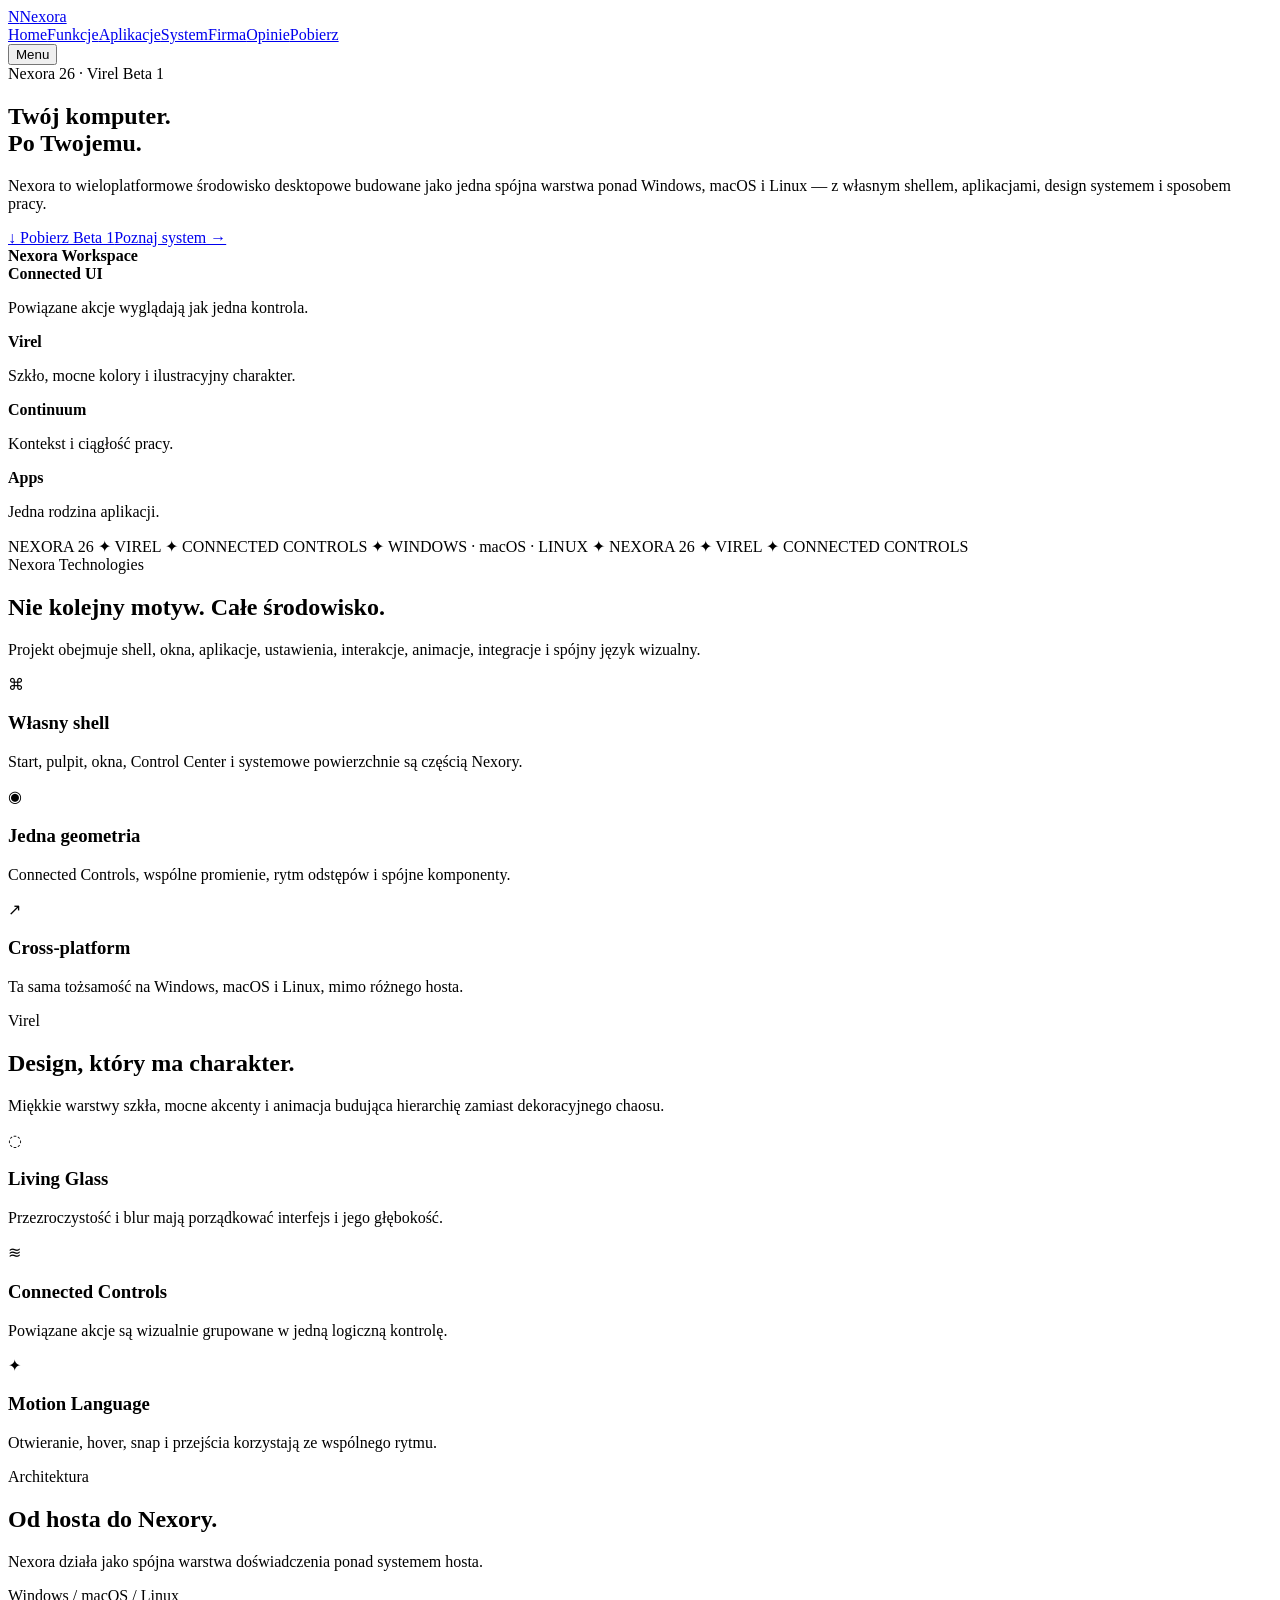
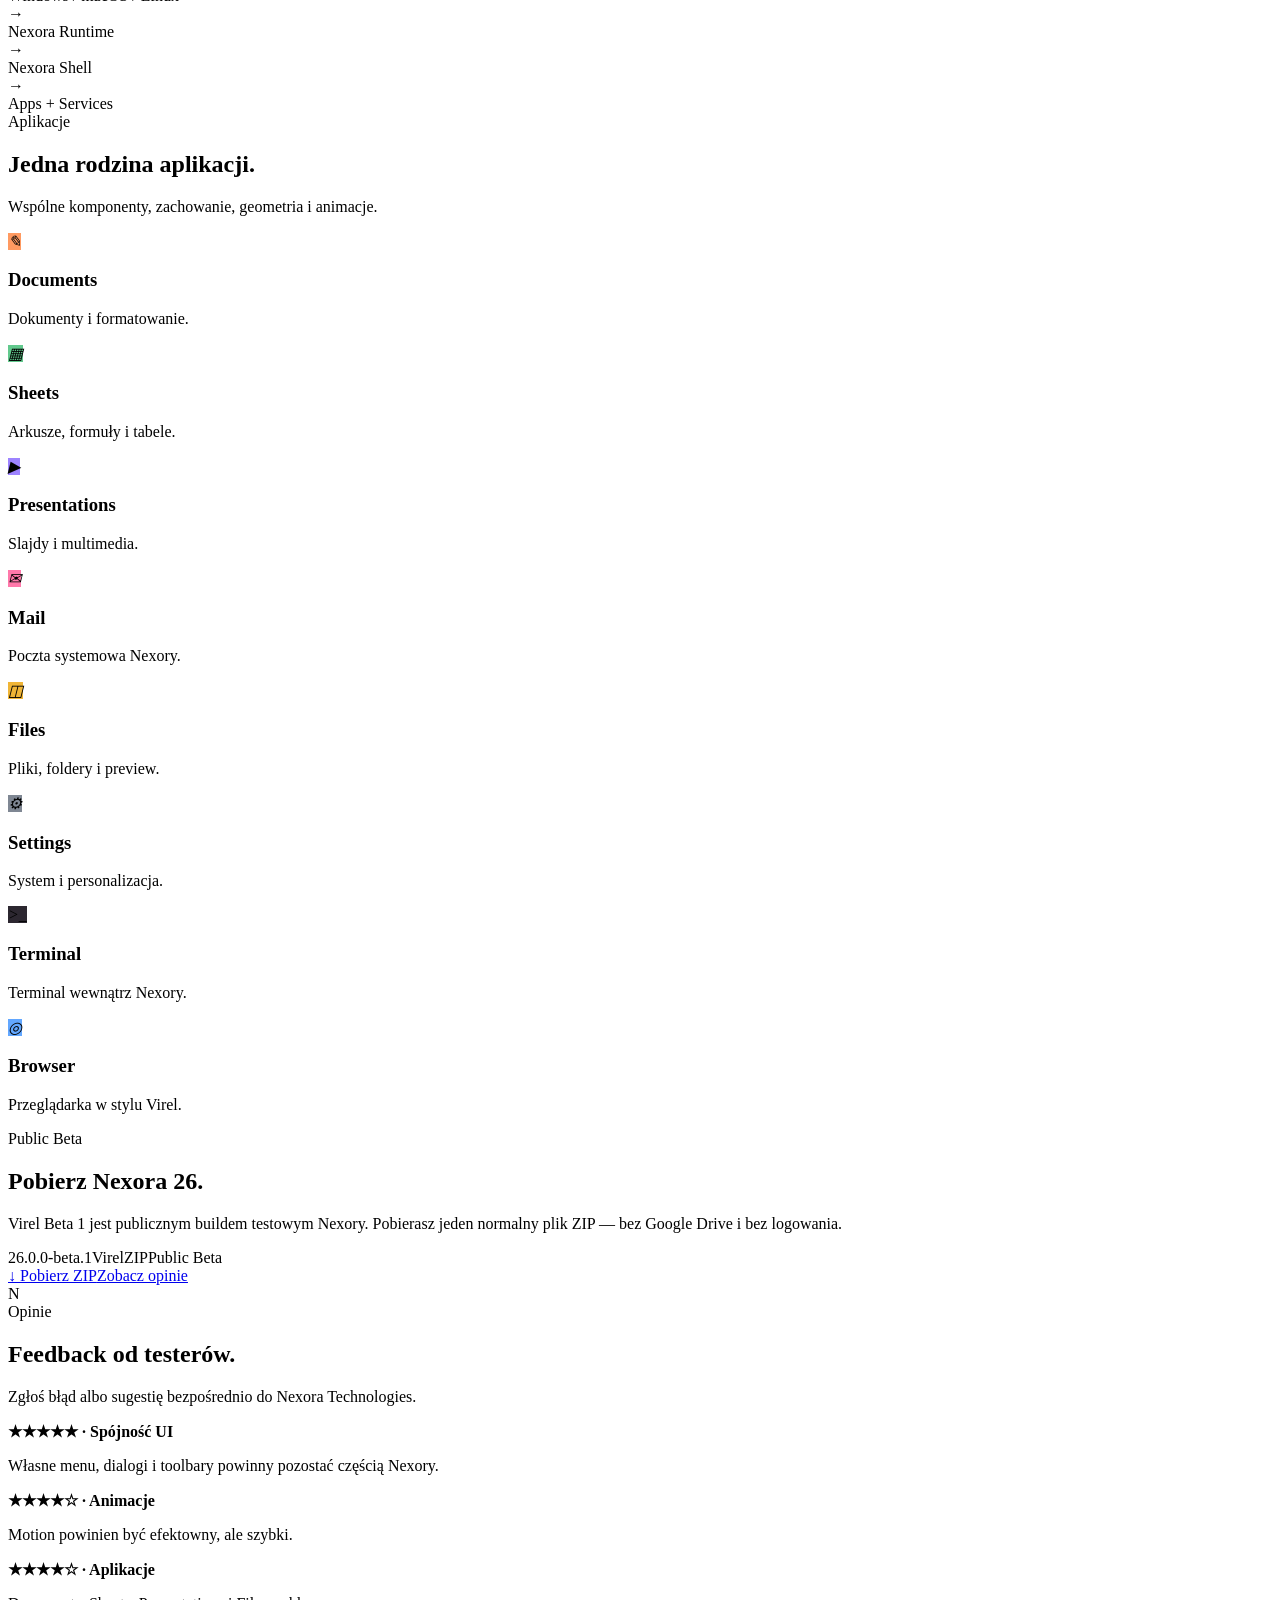
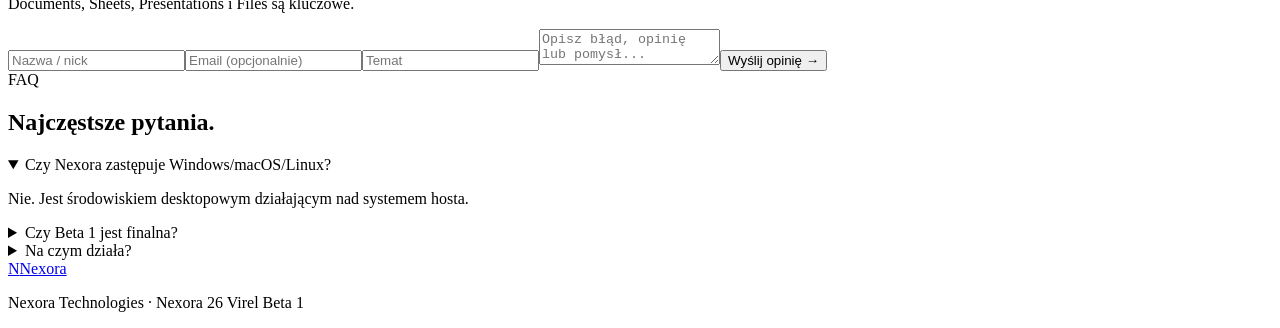
==== index.html @ b9c8257b "Launch Nexora website" ====
<!doctype html><html lang="pl"><head><meta charset="utf-8"><meta name="viewport" content="width=device-width,initial-scale=1"><meta name="theme-color" content="#ff9466"><title>Nexora — Nexora 26 Virel</title><link rel="preconnect" href="https://fonts.googleapis.com"><link rel="preconnect" href="https://fonts.gstatic.com" crossorigin><link href="https://fonts.googleapis.com/css2?family=Baloo+2:wght@500;600;700;800&family=Nunito:wght@500;600;700;800;900&display=swap" rel="stylesheet"><link rel="stylesheet" href="style.css"></head><body id="top"><div class="topbar-wrap"><div class="topbar"><a class="brand" href="#top"><span class="logo">N</span>Nexora</a><nav class="nav" id="nav"><a href="#top">Home</a><a href="#features">Funkcje</a><a href="#apps">Aplikacje</a><a href="#system">System</a><a href="#about">Firma</a><a href="#opinie">Opinie</a><a class="download-nav" href="#download">Pobierz</a></nav><button class="menu-btn" onclick="document.getElementById('nav').classList.toggle('open')">Menu</button></div></div><main><section class="wrap hero"><div><span class="kicker">Nexora 26 · Virel Beta 1</span><h1>Twój komputer.<br><span class="marker">Po Twojemu.</span></h1><p class="lead">Nexora to wieloplatformowe środowisko desktopowe budowane jako jedna spójna warstwa ponad Windows, macOS i Linux — z własnym shellem, aplikacjami, design systemem i sposobem pracy.</p><div class="actions"><a class="btn orange" href="#download">↓ Pobierz Beta 1</a><a class="btn alt" href="#system">Poznaj system →</a></div></div><div class="hero-art"><div class="poster"><div class="mock"><div class="mock-top"><span></span><span></span><span></span><b>Nexora Workspace</b></div><div class="mock-grid"><div class="mock-card c1"><b>Connected UI</b><p>Powiązane akcje wyglądają jak jedna kontrola.</p></div><div class="mock-card c2"><b>Virel</b><p>Szkło, mocne kolory i ilustracyjny charakter.</p></div><div class="mock-card c3"><b>Continuum</b><p>Kontekst i ciągłość pracy.</p></div><div class="mock-card c4"><b>Apps</b><p>Jedna rodzina aplikacji.</p></div></div></div></div></div></section><div class="marquee"><div>NEXORA 26 ✦ VIREL ✦ CONNECTED CONTROLS ✦ WINDOWS · macOS · LINUX ✦ NEXORA 26 ✦ VIREL ✦ CONNECTED CONTROLS</div></div><section class="wrap section" id="about"><div class="section-head"><div><span class="ribbon">Nexora Technologies</span><h2>Nie kolejny motyw. Całe środowisko.</h2></div><p>Projekt obejmuje shell, okna, aplikacje, ustawienia, interakcje, animacje, integracje i spójny język wizualny.</p></div><div class="grid"><article class="card tint-o"><div class="icon">⌘</div><h3>Własny shell</h3><p>Start, pulpit, okna, Control Center i systemowe powierzchnie są częścią Nexory.</p></article><article class="card tint-p"><div class="icon">◉</div><h3>Jedna geometria</h3><p>Connected Controls, wspólne promienie, rytm odstępów i spójne komponenty.</p></article><article class="card tint-m"><div class="icon">↗</div><h3>Cross-platform</h3><p>Ta sama tożsamość na Windows, macOS i Linux, mimo różnego hosta.</p></article></div></section><section class="wrap section" id="features"><div class="section-head"><div><span class="ribbon">Virel</span><h2>Design, który ma charakter.</h2></div><p>Miękkie warstwy szkła, mocne akcenty i animacja budująca hierarchię zamiast dekoracyjnego chaosu.</p></div><div class="grid"><article class="card tint-b"><div class="icon">◌</div><h3>Living Glass</h3><p>Przezroczystość i blur mają porządkować interfejs i jego głębokość.</p></article><article class="card tint-r"><div class="icon">≋</div><h3>Connected Controls</h3><p>Powiązane akcje są wizualnie grupowane w jedną logiczną kontrolę.</p></article><article class="card tint-y"><div class="icon">✦</div><h3>Motion Language</h3><p>Otwieranie, hover, snap i przejścia korzystają ze wspólnego rytmu.</p></article></div></section><section class="wrap section" id="system"><div class="section-head"><div><span class="ribbon">Architektura</span><h2>Od hosta do Nexory.</h2></div><p>Nexora działa jako spójna warstwa doświadczenia ponad systemem hosta.</p></div><div class="arch"><div>Windows / macOS / Linux</div><b>→</b><div>Nexora Runtime</div><b>→</b><div>Nexora Shell</div><b>→</b><div>Apps + Services</div></div></section><section class="wrap section" id="apps"><div class="section-head"><div><span class="ribbon">Aplikacje</span><h2>Jedna rodzina aplikacji.</h2></div><p>Wspólne komponenty, zachowanie, geometria i animacje.</p></div><div class="apps"><article class="app-card"><i style="background:#ff9a61">✎</i><h3>Documents</h3><p>Dokumenty i formatowanie.</p></article><article class="app-card"><i style="background:#62c98d">▦</i><h3>Sheets</h3><p>Arkusze, formuły i tabele.</p></article><article class="app-card"><i style="background:#9d83ff">▶</i><h3>Presentations</h3><p>Slajdy i multimedia.</p></article><article class="app-card"><i style="background:#ff78aa">✉</i><h3>Mail</h3><p>Poczta systemowa Nexory.</p></article><article class="app-card"><i style="background:#f0b536">◫</i><h3>Files</h3><p>Pliki, foldery i preview.</p></article><article class="app-card"><i style="background:#7f8793">⚙</i><h3>Settings</h3><p>System i personalizacja.</p></article><article class="app-card"><i style="background:#2c2730">&gt;_</i><h3>Terminal</h3><p>Terminal wewnątrz Nexory.</p></article><article class="app-card"><i style="background:#62a7ff">◎</i><h3>Browser</h3><p>Przeglądarka w stylu Virel.</p></article></div></section><section class="wrap section" id="download"><div class="download-box"><div><span class="ribbon">Public Beta</span><h2>Pobierz Nexora 26.</h2><p>Virel Beta 1 jest publicznym buildem testowym Nexory. Pobierasz jeden normalny plik ZIP — bez Google Drive i bez logowania.</p><div class="badges"><span>26.0.0-beta.1</span><span>Virel</span><span>ZIP</span><span>Public Beta</span></div><div class="actions"><a class="btn orange big" href="downloads/Nexora_26_Virel_Beta_1.zip" download>↓ Pobierz ZIP</a><a class="btn alt" href="#opinie">Zobacz opinie</a></div></div><div class="download-art"><div class="disc">N</div></div></div></section><section class="wrap section" id="opinie"><div class="section-head"><div><span class="ribbon">Opinie</span><h2>Feedback od testerów.</h2></div><p>Zgłoś błąd albo sugestię bezpośrednio do Nexora Technologies.</p></div><div class="grid"><article class="review"><b>★★★★★ · Spójność UI</b><p>Własne menu, dialogi i toolbary powinny pozostać częścią Nexory.</p></article><article class="review"><b>★★★★☆ · Animacje</b><p>Motion powinien być efektowny, ale szybki.</p></article><article class="review"><b>★★★★☆ · Aplikacje</b><p>Documents, Sheets, Presentations i Files są kluczowe.</p></article></div><form class="form-panel" action="https://formsubmit.co/qmltmofficial@gmail.com" method="POST"><input type="hidden" name="_subject" value="Nexora Beta — nowa opinia"><input name="Tester" placeholder="Nazwa / nick"><input type="email" name="Email" placeholder="Email (opcjonalnie)"><input name="Temat" required placeholder="Temat"><textarea name="Wiadomosc" required placeholder="Opisz błąd, opinię lub pomysł..."></textarea><button class="btn orange" type="submit">Wyślij opinię →</button></form></section><section class="wrap section"><div class="section-head"><div><span class="ribbon">FAQ</span><h2>Najczęstsze pytania.</h2></div></div><div class="faq"><details open><summary>Czy Nexora zastępuje Windows/macOS/Linux?</summary><p>Nie. Jest środowiskiem desktopowym działającym nad systemem hosta.</p></details><details><summary>Czy Beta 1 jest finalna?</summary><p>Nie. To publiczna beta przeznaczona do testów.</p></details><details><summary>Na czym działa?</summary><p>Kierunek projektu obejmuje Windows, macOS i Linux.</p></details></div></section></main><footer class="wrap footer"><a class="brand" href="#top"><span class="logo">N</span>Nexora</a><p>Nexora Technologies · Nexora 26 Virel Beta 1</p></footer></body></html>
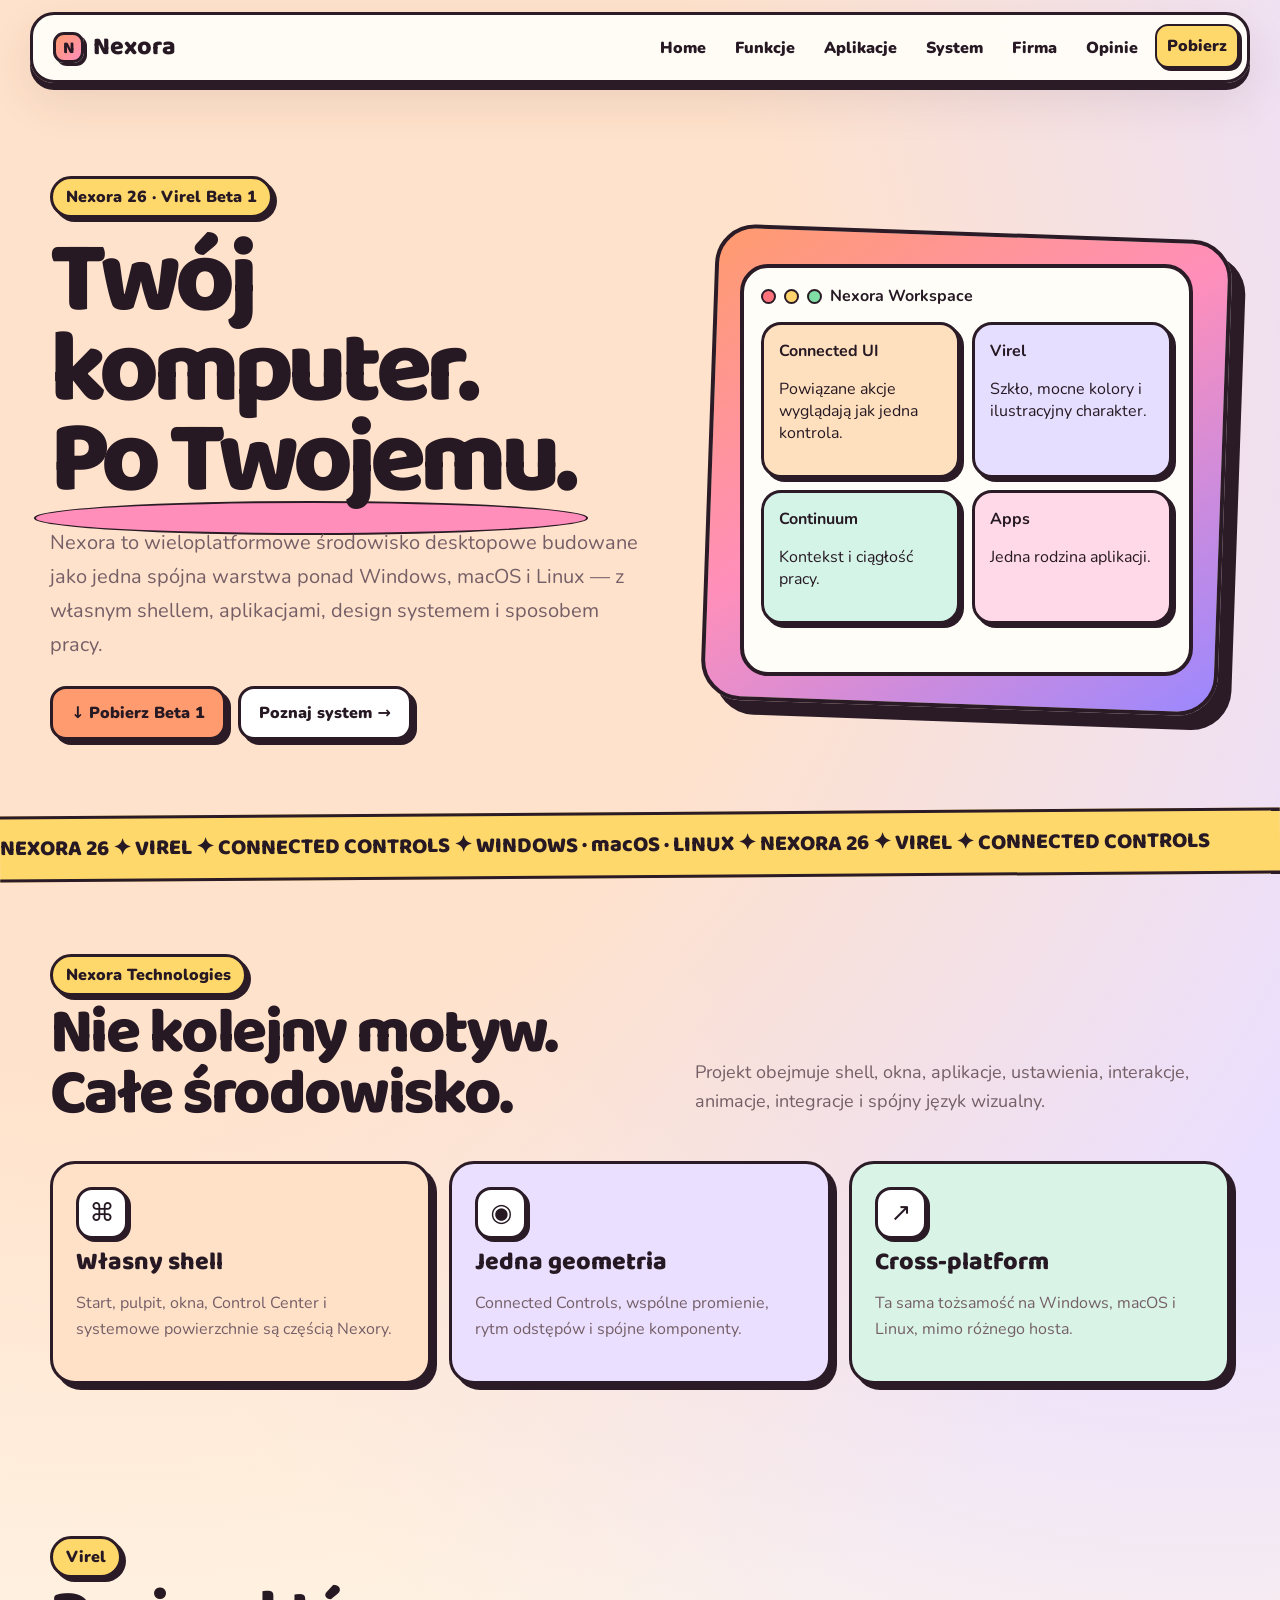
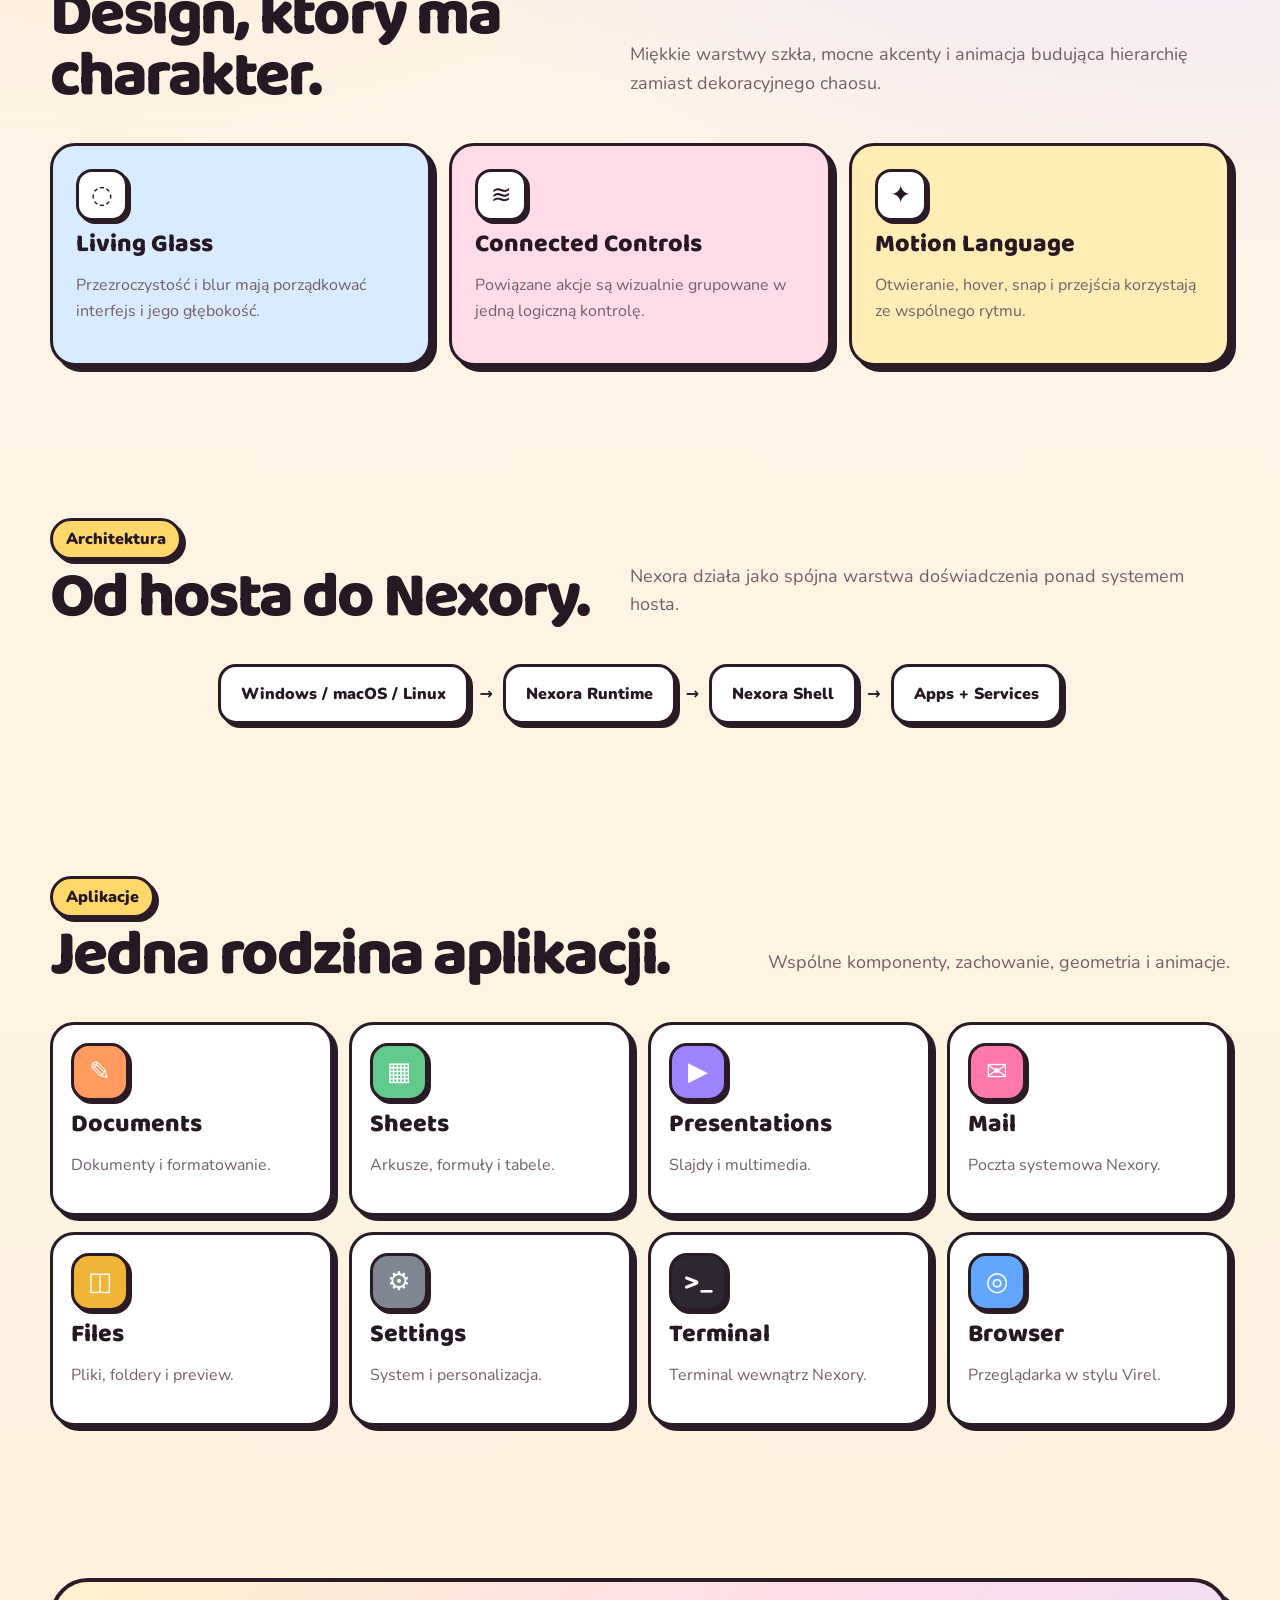
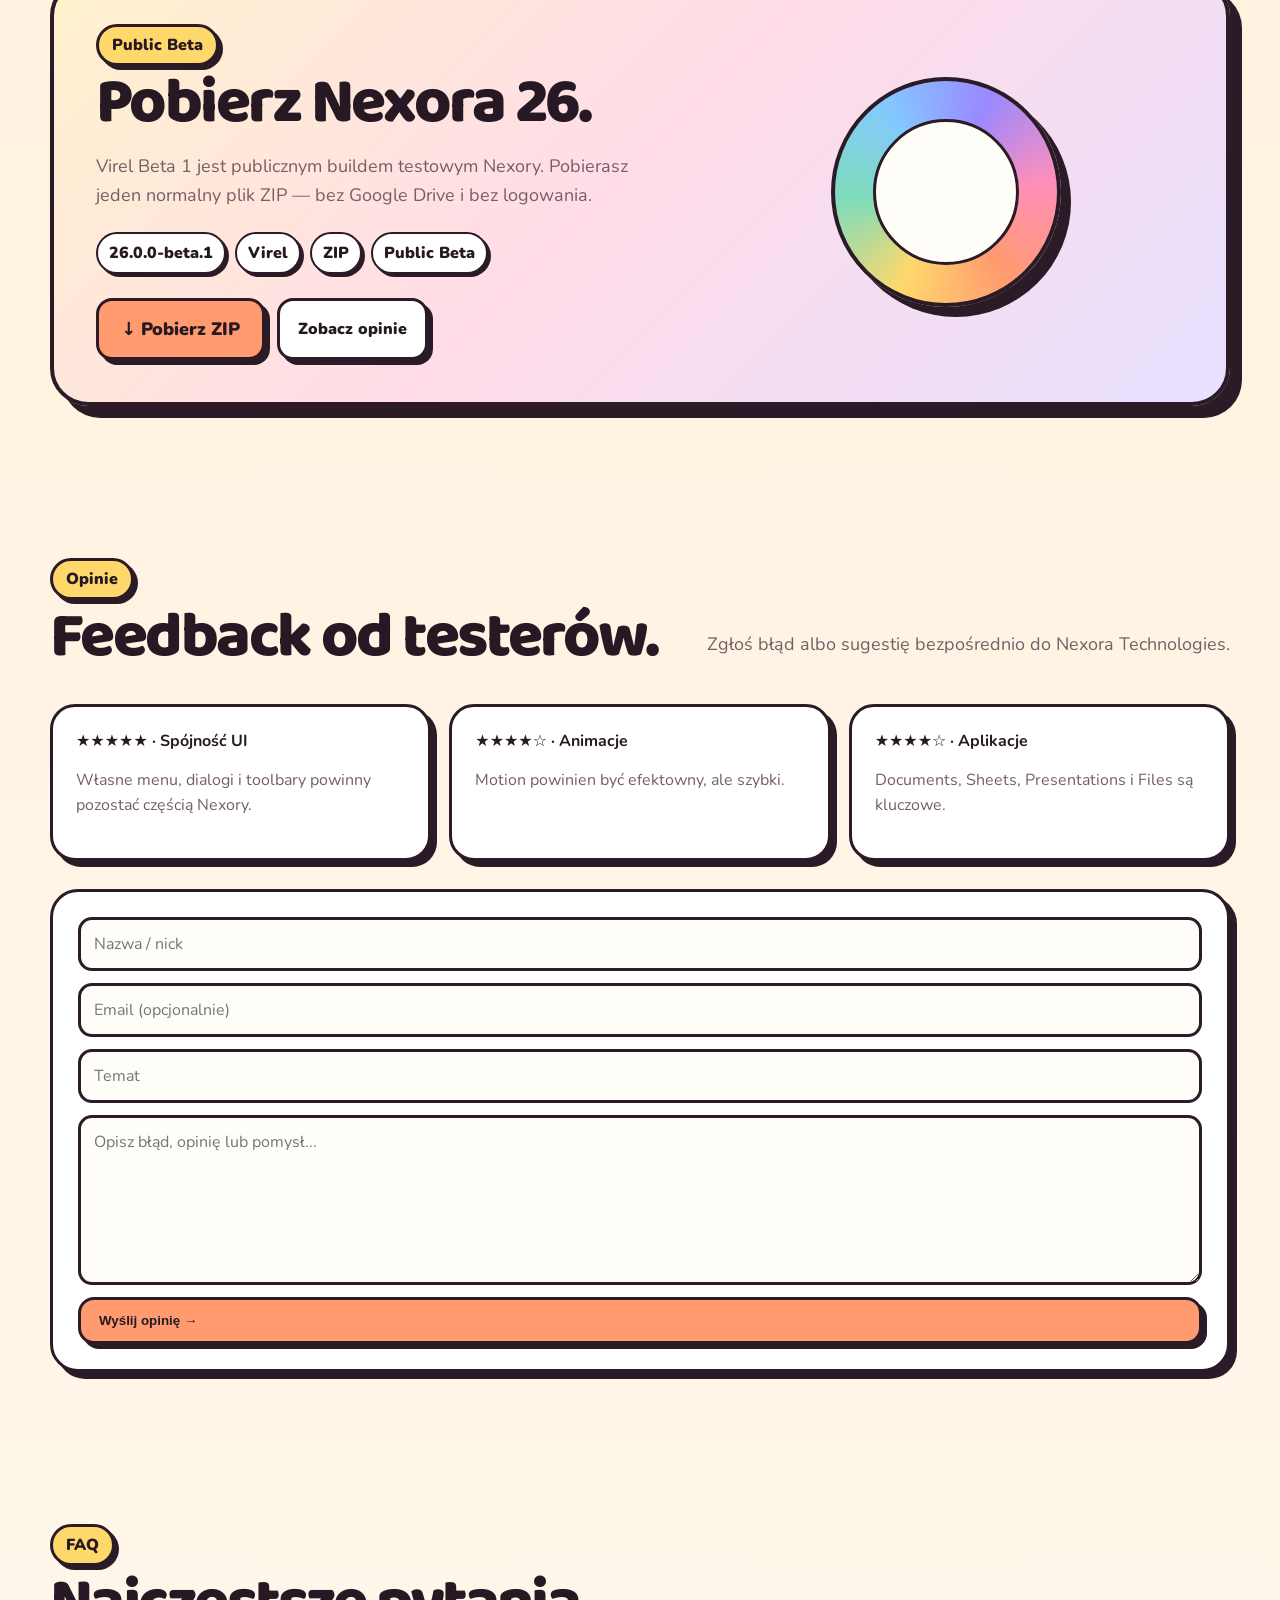
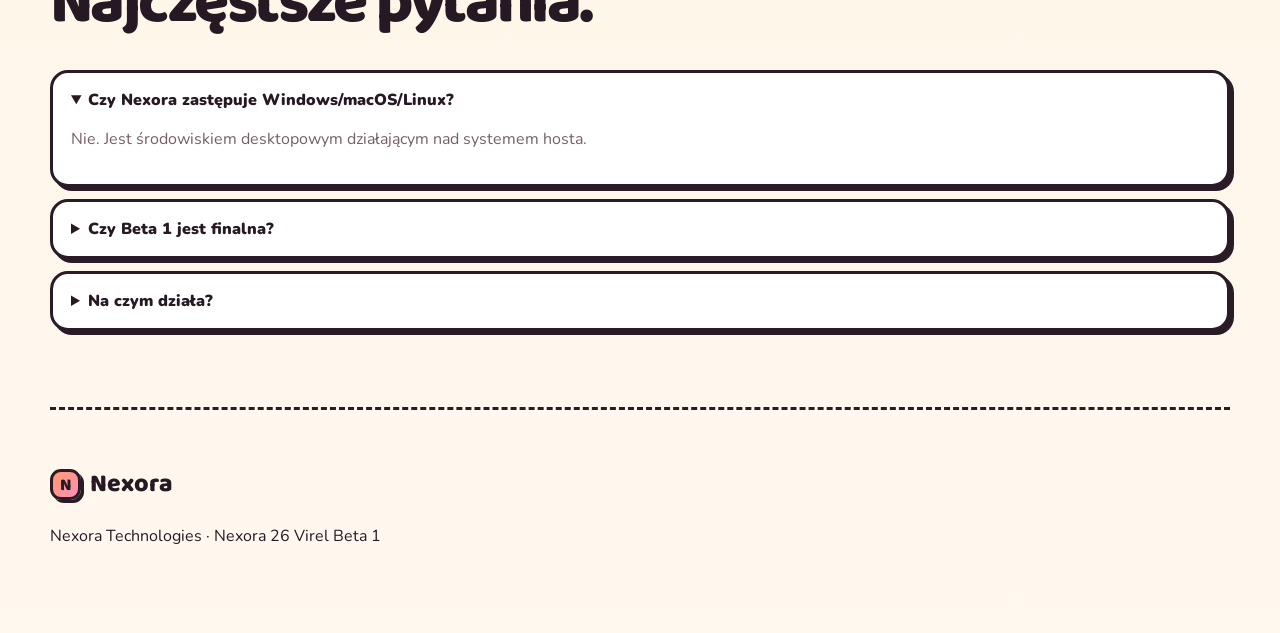
==== commit 5abc88e7: "Point download button to Nexora downloader" ====
--- a/index.html
+++ b/index.html
@@ -1 +1 @@
-<!doctype html><html lang="pl"><head><meta charset="utf-8"><meta name="viewport" content="width=device-width,initial-scale=1"><meta name="theme-color" content="#ff9466"><title>Nexora — Nexora 26 Virel</title><link rel="preconnect" href="https://fonts.googleapis.com"><link rel="preconnect" href="https://fonts.gstatic.com" crossorigin><link href="https://fonts.googleapis.com/css2?family=Baloo+2:wght@500;600;700;800&family=Nunito:wght@500;600;700;800;900&display=swap" rel="stylesheet"><link rel="stylesheet" href="style.css"></head><body id="top"><div class="topbar-wrap"><div class="topbar"><a class="brand" href="#top"><span class="logo">N</span>Nexora</a><nav class="nav" id="nav"><a href="#top">Home</a><a href="#features">Funkcje</a><a href="#apps">Aplikacje</a><a href="#system">System</a><a href="#about">Firma</a><a href="#opinie">Opinie</a><a class="download-nav" href="#download">Pobierz</a></nav><button class="menu-btn" onclick="document.getElementById('nav').classList.toggle('open')">Menu</button></div></div><main><section class="wrap hero"><div><span class="kicker">Nexora 26 · Virel Beta 1</span><h1>Twój komputer.<br><span class="marker">Po Twojemu.</span></h1><p class="lead">Nexora to wieloplatformowe środowisko desktopowe budowane jako jedna spójna warstwa ponad Windows, macOS i Linux — z własnym shellem, aplikacjami, design systemem i sposobem pracy.</p><div class="actions"><a class="btn orange" href="#download">↓ Pobierz Beta 1</a><a class="btn alt" href="#system">Poznaj system →</a></div></div><div class="hero-art"><div class="poster"><div class="mock"><div class="mock-top"><span></span><span></span><span></span><b>Nexora Workspace</b></div><div class="mock-grid"><div class="mock-card c1"><b>Connected UI</b><p>Powiązane akcje wyglądają jak jedna kontrola.</p></div><div class="mock-card c2"><b>Virel</b><p>Szkło, mocne kolory i ilustracyjny charakter.</p></div><div class="mock-card c3"><b>Continuum</b><p>Kontekst i ciągłość pracy.</p></div><div class="mock-card c4"><b>Apps</b><p>Jedna rodzina aplikacji.</p></div></div></div></div></div></section><div class="marquee"><div>NEXORA 26 ✦ VIREL ✦ CONNECTED CONTROLS ✦ WINDOWS · macOS · LINUX ✦ NEXORA 26 ✦ VIREL ✦ CONNECTED CONTROLS</div></div><section class="wrap section" id="about"><div class="section-head"><div><span class="ribbon">Nexora Technologies</span><h2>Nie kolejny motyw. Całe środowisko.</h2></div><p>Projekt obejmuje shell, okna, aplikacje, ustawienia, interakcje, animacje, integracje i spójny język wizualny.</p></div><div class="grid"><article class="card tint-o"><div class="icon">⌘</div><h3>Własny shell</h3><p>Start, pulpit, okna, Control Center i systemowe powierzchnie są częścią Nexory.</p></article><article class="card tint-p"><div class="icon">◉</div><h3>Jedna geometria</h3><p>Connected Controls, wspólne promienie, rytm odstępów i spójne komponenty.</p></article><article class="card tint-m"><div class="icon">↗</div><h3>Cross-platform</h3><p>Ta sama tożsamość na Windows, macOS i Linux, mimo różnego hosta.</p></article></div></section><section class="wrap section" id="features"><div class="section-head"><div><span class="ribbon">Virel</span><h2>Design, który ma charakter.</h2></div><p>Miękkie warstwy szkła, mocne akcenty i animacja budująca hierarchię zamiast dekoracyjnego chaosu.</p></div><div class="grid"><article class="card tint-b"><div class="icon">◌</div><h3>Living Glass</h3><p>Przezroczystość i blur mają porządkować interfejs i jego głębokość.</p></article><article class="card tint-r"><div class="icon">≋</div><h3>Connected Controls</h3><p>Powiązane akcje są wizualnie grupowane w jedną logiczną kontrolę.</p></article><article class="card tint-y"><div class="icon">✦</div><h3>Motion Language</h3><p>Otwieranie, hover, snap i przejścia korzystają ze wspólnego rytmu.</p></article></div></section><section class="wrap section" id="system"><div class="section-head"><div><span class="ribbon">Architektura</span><h2>Od hosta do Nexory.</h2></div><p>Nexora działa jako spójna warstwa doświadczenia ponad systemem hosta.</p></div><div class="arch"><div>Windows / macOS / Linux</div><b>→</b><div>Nexora Runtime</div><b>→</b><div>Nexora Shell</div><b>→</b><div>Apps + Services</div></div></section><section class="wrap section" id="apps"><div class="section-head"><div><span class="ribbon">Aplikacje</span><h2>Jedna rodzina aplikacji.</h2></div><p>Wspólne komponenty, zachowanie, geometria i animacje.</p></div><div class="apps"><article class="app-card"><i style="background:#ff9a61">✎</i><h3>Documents</h3><p>Dokumenty i formatowanie.</p></article><article class="app-card"><i style="background:#62c98d">▦</i><h3>Sheets</h3><p>Arkusze, formuły i tabele.</p></article><article class="app-card"><i style="background:#9d83ff">▶</i><h3>Presentations</h3><p>Slajdy i multimedia.</p></article><article class="app-card"><i style="background:#ff78aa">✉</i><h3>Mail</h3><p>Poczta systemowa Nexory.</p></article><article class="app-card"><i style="background:#f0b536">◫</i><h3>Files</h3><p>Pliki, foldery i preview.</p></article><article class="app-card"><i style="background:#7f8793">⚙</i><h3>Settings</h3><p>System i personalizacja.</p></article><article class="app-card"><i style="background:#2c2730">&gt;_</i><h3>Terminal</h3><p>Terminal wewnątrz Nexory.</p></article><article class="app-card"><i style="background:#62a7ff">◎</i><h3>Browser</h3><p>Przeglądarka w stylu Virel.</p></article></div></section><section class="wrap section" id="download"><div class="download-box"><div><span class="ribbon">Public Beta</span><h2>Pobierz Nexora 26.</h2><p>Virel Beta 1 jest publicznym buildem testowym Nexory. Pobierasz jeden normalny plik ZIP — bez Google Drive i bez logowania.</p><div class="badges"><span>26.0.0-beta.1</span><span>Virel</span><span>ZIP</span><span>Public Beta</span></div><div class="actions"><a class="btn orange big" href="downloads/Nexora_26_Virel_Beta_1.zip" download>↓ Pobierz ZIP</a><a class="btn alt" href="#opinie">Zobacz opinie</a></div></div><div class="download-art"><div class="disc">N</div></div></div></section><section class="wrap section" id="opinie"><div class="section-head"><div><span class="ribbon">Opinie</span><h2>Feedback od testerów.</h2></div><p>Zgłoś błąd albo sugestię bezpośrednio do Nexora Technologies.</p></div><div class="grid"><article class="review"><b>★★★★★ · Spójność UI</b><p>Własne menu, dialogi i toolbary powinny pozostać częścią Nexory.</p></article><article class="review"><b>★★★★☆ · Animacje</b><p>Motion powinien być efektowny, ale szybki.</p></article><article class="review"><b>★★★★☆ · Aplikacje</b><p>Documents, Sheets, Presentations i Files są kluczowe.</p></article></div><form class="form-panel" action="https://formsubmit.co/qmltmofficial@gmail.com" method="POST"><input type="hidden" name="_subject" value="Nexora Beta — nowa opinia"><input name="Tester" placeholder="Nazwa / nick"><input type="email" name="Email" placeholder="Email (opcjonalnie)"><input name="Temat" required placeholder="Temat"><textarea name="Wiadomosc" required placeholder="Opisz błąd, opinię lub pomysł..."></textarea><button class="btn orange" type="submit">Wyślij opinię →</button></form></section><section class="wrap section"><div class="section-head"><div><span class="ribbon">FAQ</span><h2>Najczęstsze pytania.</h2></div></div><div class="faq"><details open><summary>Czy Nexora zastępuje Windows/macOS/Linux?</summary><p>Nie. Jest środowiskiem desktopowym działającym nad systemem hosta.</p></details><details><summary>Czy Beta 1 jest finalna?</summary><p>Nie. To publiczna beta przeznaczona do testów.</p></details><details><summary>Na czym działa?</summary><p>Kierunek projektu obejmuje Windows, macOS i Linux.</p></details></div></section></main><footer class="wrap footer"><a class="brand" href="#top"><span class="logo">N</span>Nexora</a><p>Nexora Technologies · Nexora 26 Virel Beta 1</p></footer></body></html>+<!doctype html><html lang="pl"><head><meta charset="utf-8"><meta name="viewport" content="width=device-width,initial-scale=1"><meta name="theme-color" content="#ff9466"><title>Nexora — Nexora 26 Virel</title><link rel="preconnect" href="https://fonts.googleapis.com"><link rel="preconnect" href="https://fonts.gstatic.com" crossorigin><link href="https://fonts.googleapis.com/css2?family=Baloo+2:wght@500;600;700;800&family=Nunito:wght@500;600;700;800;900&display=swap" rel="stylesheet"><link rel="stylesheet" href="style.css"></head><body id="top"><div class="topbar-wrap"><div class="topbar"><a class="brand" href="#top"><span class="logo">N</span>Nexora</a><nav class="nav" id="nav"><a href="#top">Home</a><a href="#features">Funkcje</a><a href="#apps">Aplikacje</a><a href="#system">System</a><a href="#about">Firma</a><a href="#opinie">Opinie</a><a class="download-nav" href="#download">Pobierz</a></nav><button class="menu-btn" onclick="document.getElementById('nav').classList.toggle('open')">Menu</button></div></div><main><section class="wrap hero"><div><span class="kicker">Nexora 26 · Virel Beta 1</span><h1>Twój komputer.<br><span class="marker">Po Twojemu.</span></h1><p class="lead">Nexora to wieloplatformowe środowisko desktopowe budowane jako jedna spójna warstwa ponad Windows, macOS i Linux — z własnym shellem, aplikacjami, design systemem i sposobem pracy.</p><div class="actions"><a class="btn orange" href="#download">↓ Pobierz Beta 1</a><a class="btn alt" href="#system">Poznaj system →</a></div></div><div class="hero-art"><div class="poster"><div class="mock"><div class="mock-top"><span></span><span></span><span></span><b>Nexora Workspace</b></div><div class="mock-grid"><div class="mock-card c1"><b>Connected UI</b><p>Powiązane akcje wyglądają jak jedna kontrola.</p></div><div class="mock-card c2"><b>Virel</b><p>Szkło, mocne kolory i ilustracyjny charakter.</p></div><div class="mock-card c3"><b>Continuum</b><p>Kontekst i ciągłość pracy.</p></div><div class="mock-card c4"><b>Apps</b><p>Jedna rodzina aplikacji.</p></div></div></div></div></div></section><div class="marquee"><div>NEXORA 26 ✦ VIREL ✦ CONNECTED CONTROLS ✦ WINDOWS · macOS · LINUX ✦ NEXORA 26 ✦ VIREL ✦ CONNECTED CONTROLS</div></div><section class="wrap section" id="about"><div class="section-head"><div><span class="ribbon">Nexora Technologies</span><h2>Nie kolejny motyw. Całe środowisko.</h2></div><p>Projekt obejmuje shell, okna, aplikacje, ustawienia, interakcje, animacje, integracje i spójny język wizualny.</p></div><div class="grid"><article class="card tint-o"><div class="icon">⌘</div><h3>Własny shell</h3><p>Start, pulpit, okna, Control Center i systemowe powierzchnie są częścią Nexory.</p></article><article class="card tint-p"><div class="icon">◉</div><h3>Jedna geometria</h3><p>Connected Controls, wspólne promienie, rytm odstępów i spójne komponenty.</p></article><article class="card tint-m"><div class="icon">↗</div><h3>Cross-platform</h3><p>Ta sama tożsamość na Windows, macOS i Linux, mimo różnego hosta.</p></article></div></section><section class="wrap section" id="features"><div class="section-head"><div><span class="ribbon">Virel</span><h2>Design, który ma charakter.</h2></div><p>Miękkie warstwy szkła, mocne akcenty i animacja budująca hierarchię zamiast dekoracyjnego chaosu.</p></div><div class="grid"><article class="card tint-b"><div class="icon">◌</div><h3>Living Glass</h3><p>Przezroczystość i blur mają porządkować interfejs i jego głębokość.</p></article><article class="card tint-r"><div class="icon">≋</div><h3>Connected Controls</h3><p>Powiązane akcje są wizualnie grupowane w jedną logiczną kontrolę.</p></article><article class="card tint-y"><div class="icon">✦</div><h3>Motion Language</h3><p>Otwieranie, hover, snap i przejścia korzystają ze wspólnego rytmu.</p></article></div></section><section class="wrap section" id="system"><div class="section-head"><div><span class="ribbon">Architektura</span><h2>Od hosta do Nexory.</h2></div><p>Nexora działa jako spójna warstwa doświadczenia ponad systemem hosta.</p></div><div class="arch"><div>Windows / macOS / Linux</div><b>→</b><div>Nexora Runtime</div><b>→</b><div>Nexora Shell</div><b>→</b><div>Apps + Services</div></div></section><section class="wrap section" id="apps"><div class="section-head"><div><span class="ribbon">Aplikacje</span><h2>Jedna rodzina aplikacji.</h2></div><p>Wspólne komponenty, zachowanie, geometria i animacje.</p></div><div class="apps"><article class="app-card"><i style="background:#ff9a61">✎</i><h3>Documents</h3><p>Dokumenty i formatowanie.</p></article><article class="app-card"><i style="background:#62c98d">▦</i><h3>Sheets</h3><p>Arkusze, formuły i tabele.</p></article><article class="app-card"><i style="background:#9d83ff">▶</i><h3>Presentations</h3><p>Slajdy i multimedia.</p></article><article class="app-card"><i style="background:#ff78aa">✉</i><h3>Mail</h3><p>Poczta systemowa Nexory.</p></article><article class="app-card"><i style="background:#f0b536">◫</i><h3>Files</h3><p>Pliki, foldery i preview.</p></article><article class="app-card"><i style="background:#7f8793">⚙</i><h3>Settings</h3><p>System i personalizacja.</p></article><article class="app-card"><i style="background:#2c2730">&gt;_</i><h3>Terminal</h3><p>Terminal wewnątrz Nexory.</p></article><article class="app-card"><i style="background:#62a7ff">◎</i><h3>Browser</h3><p>Przeglądarka w stylu Virel.</p></article></div></section><section class="wrap section" id="download"><div class="download-box"><div><span class="ribbon">Public Beta</span><h2>Pobierz Nexora 26.</h2><p>Virel Beta 1 jest publicznym buildem testowym Nexory. Pobierasz jeden normalny plik ZIP — bez Google Drive i bez logowania.</p><div class="badges"><span>26.0.0-beta.1</span><span>Virel</span><span>ZIP</span><span>Public Beta</span></div><div class="actions"><a class="btn orange big" href="download.html">↓ Pobierz ZIP</a><a class="btn alt" href="#opinie">Zobacz opinie</a></div></div><div class="download-art"><div class="disc">N</div></div></div></section><section class="wrap section" id="opinie"><div class="section-head"><div><span class="ribbon">Opinie</span><h2>Feedback od testerów.</h2></div><p>Zgłoś błąd albo sugestię bezpośrednio do Nexora Technologies.</p></div><div class="grid"><article class="review"><b>★★★★★ · Spójność UI</b><p>Własne menu, dialogi i toolbary powinny pozostać częścią Nexory.</p></article><article class="review"><b>★★★★☆ · Animacje</b><p>Motion powinien być efektowny, ale szybki.</p></article><article class="review"><b>★★★★☆ · Aplikacje</b><p>Documents, Sheets, Presentations i Files są kluczowe.</p></article></div><form class="form-panel" action="https://formsubmit.co/qmltmofficial@gmail.com" method="POST"><input type="hidden" name="_subject" value="Nexora Beta — nowa opinia"><input name="Tester" placeholder="Nazwa / nick"><input type="email" name="Email" placeholder="Email (opcjonalnie)"><input name="Temat" required placeholder="Temat"><textarea name="Wiadomosc" required placeholder="Opisz błąd, opinię lub pomysł..."></textarea><button class="btn orange" type="submit">Wyślij opinię →</button></form></section><section class="wrap section"><div class="section-head"><div><span class="ribbon">FAQ</span><h2>Najczęstsze pytania.</h2></div></div><div class="faq"><details open><summary>Czy Nexora zastępuje Windows/macOS/Linux?</summary><p>Nie. Jest środowiskiem desktopowym działającym nad systemem hosta.</p></details><details><summary>Czy Beta 1 jest finalna?</summary><p>Nie. To publiczna beta przeznaczona do testów.</p></details><details><summary>Na czym działa?</summary><p>Kierunek projektu obejmuje Windows, macOS i Linux.</p></details></div></section></main><footer class="wrap footer"><a class="brand" href="#top"><span class="logo">N</span>Nexora</a><p>Nexora Technologies · Nexora 26 Virel Beta 1</p></footer></body></html>
--- a/style.css
+++ b/style.css
@@ -0,0 +1 @@
+:root{--bg:#fff6ea;--paper:#fffdf8;--ink:#261923;--muted:#755f67;--orange:#ff9b6e;--pink:#ff8fba;--purple:#9b88ff;--mint:#7fdcba;--yellow:#ffd86c;--blue:#83c9ff;--stroke:#2a1b26}*{box-sizing:border-box}html{scroll-behavior:smooth}body{margin:0;overflow-x:hidden;background:radial-gradient(circle at 8% 7%,#ffe2cb 0 13%,transparent 27%),radial-gradient(circle at 94% 12%,#eadfff 0 12%,transparent 25%),linear-gradient(180deg,#fff8ef 0%,#fff2df 58%,#fff8ef 100%);color:var(--ink);font-family:Nunito,system-ui,-apple-system,sans-serif}a{text-decoration:none;color:inherit}.wrap{width:min(1180px,calc(100% - 32px));margin:auto}.topbar-wrap{position:fixed;z-index:1000;inset:0 0 auto;padding:12px 12px 0}.topbar{width:min(1220px,100%);margin:auto;display:flex;align-items:center;gap:8px;background:rgba(255,253,248,.94);backdrop-filter:blur(20px);border:3px solid var(--stroke);border-radius:24px;box-shadow:0 7px 0 var(--stroke),0 18px 45px rgba(65,39,49,.1);padding:8px}.brand{font:800 25px/1 'Baloo 2';display:flex;align-items:center;gap:9px;padding:9px 12px;margin-right:auto}.logo{width:31px;height:31px;border:3px solid var(--stroke);border-radius:11px;background:linear-gradient(135deg,var(--orange),var(--pink));display:grid;place-items:center;font:800 17px 'Baloo 2';box-shadow:3px 3px 0 var(--stroke)}.nav{display:flex;align-items:center;gap:5px}.nav a{font-weight:900;padding:9px 10px;border:2px solid transparent;border-radius:13px;transition:.16s}.nav a:hover,.download-nav{background:var(--yellow);border-color:var(--stroke)!important;box-shadow:3px 3px 0 var(--stroke);transform:translateY(-2px)}.menu-btn{display:none;border:2px solid var(--stroke);background:#fff;border-radius:12px;padding:9px 11px;font-weight:900}main{padding-top:104px}.hero{padding:72px 0;display:grid;grid-template-columns:1.05fr .95fr;gap:44px;align-items:center;min-height:680px}.kicker,.ribbon{display:inline-block;border:3px solid var(--stroke);border-radius:999px;padding:7px 13px;background:var(--yellow);font-weight:900;box-shadow:4px 4px 0 var(--stroke)}h1{font:800 clamp(58px,8vw,108px)/.88 'Baloo 2';letter-spacing:-.06em;margin:18px 0}.marker{position:relative}.marker:after{content:'';position:absolute;left:-3%;right:-3%;bottom:.08em;height:.29em;background:var(--pink);border:2px solid var(--stroke);border-radius:50%;z-index:-1}.lead{font-size:20px;line-height:1.7;color:var(--muted)}.actions{display:flex;gap:12px;flex-wrap:wrap;margin-top:24px}.btn{display:inline-flex;align-items:center;gap:8px;border:3px solid var(--stroke);border-radius:16px;padding:13px 18px;background:var(--ink);color:#fff;font-weight:900;box-shadow:5px 5px 0 var(--stroke);transition:.16s}.btn:hover{transform:translate(-2px,-3px);box-shadow:8px 8px 0 var(--stroke)}.btn.orange{background:var(--orange);color:var(--ink)}.btn.alt{background:#fff;color:var(--ink)}.btn.big{font-size:18px;padding:16px 22px}.hero-art{min-height:500px;position:relative}.poster{position:absolute;inset:24px 5px 0 18px;border:4px solid var(--stroke);border-radius:40px;background:linear-gradient(145deg,var(--orange),var(--pink) 45%,var(--purple));box-shadow:14px 14px 0 var(--stroke);transform:rotate(2deg);padding:28px}.mock{height:100%;border:4px solid var(--stroke);border-radius:28px;background:#fffdf8;padding:17px;transform:rotate(-2deg)}.mock-top{display:flex;gap:8px;align-items:center;margin-bottom:15px}.mock-top span{width:15px;height:15px;border:2px solid var(--stroke);border-radius:50%;background:#ff727c}.mock-top span:nth-child(2){background:#ffd36b}.mock-top span:nth-child(3){background:#80dda5}.mock-grid{display:grid;grid-template-columns:1fr 1fr;gap:12px}.mock-card{border:3px solid var(--stroke);border-radius:20px;padding:15px;min-height:115px;box-shadow:4px 4px 0 var(--stroke)}.c1{background:#ffe0be}.c2{background:#e6deff}.c3{background:#d4f4e7}.c4{background:#ffd9e7}.marquee{overflow:hidden;border-block:3px solid var(--stroke);background:var(--yellow);padding:12px 0;transform:rotate(-.4deg)}.marquee div{width:max-content;font:800 22px 'Baloo 2';animation:marq 22s linear infinite}@keyframes marq{to{transform:translateX(-30%)}}.section{padding:76px 0;scroll-margin-top:120px}.section-head{display:flex;align-items:end;justify-content:space-between;gap:28px;margin-bottom:27px}.section-head h2,.download-box h2{font:800 clamp(40px,5vw,66px)/.95 'Baloo 2';letter-spacing:-.04em;margin:8px 0}.section-head p,.download-box p{max-width:600px;color:var(--muted);font-size:18px;line-height:1.6}.grid{display:grid;grid-template-columns:repeat(3,1fr);gap:18px}.card,.review{border:3px solid var(--stroke);border-radius:25px;padding:23px;background:#fff;box-shadow:6px 6px 0 var(--stroke);transition:.18s}.card:hover,.app-card:hover{transform:translateY(-5px) rotate(-.4deg)}.card h3,.app-card h3{font:800 25px/1.05 'Baloo 2';margin:10px 0}.card p,.review p,.app-card p{color:var(--muted);line-height:1.6}.icon{width:52px;height:52px;border:3px solid var(--stroke);border-radius:16px;background:#fff;display:grid;place-items:center;font-size:25px;box-shadow:3px 3px 0 var(--stroke)}.tint-o{background:#ffe1c8}.tint-p{background:#eadfff}.tint-m{background:#d9f4e7}.tint-y{background:#ffedb5}.tint-b{background:#d9ecff}.tint-r{background:#ffdce7}.arch{display:flex;gap:10px;align-items:center;justify-content:center;flex-wrap:wrap}.arch div{border:3px solid var(--stroke);border-radius:18px;background:#fff;padding:16px 20px;box-shadow:4px 4px 0 var(--stroke);font-weight:900}.apps{display:grid;grid-template-columns:repeat(4,1fr);gap:16px}.app-card{border:3px solid var(--stroke);border-radius:24px;padding:18px;background:#fff;box-shadow:5px 5px 0 var(--stroke);transition:.18s}.app-card i{width:58px;height:58px;border:3px solid var(--stroke);border-radius:18px;display:grid;place-items:center;color:#fff;font-style:normal;font-weight:900;font-size:26px;box-shadow:3px 3px 0 var(--stroke)}.download-box{display:grid;grid-template-columns:1.1fr .9fr;gap:30px;align-items:center;border:4px solid var(--stroke);border-radius:38px;padding:42px;background:linear-gradient(135deg,#fff2cd 0%,#ffdce8 48%,#e7e0ff 100%);box-shadow:12px 12px 0 var(--stroke)}.badges{display:flex;gap:9px;flex-wrap:wrap;margin:22px 0}.badges span{border:2px solid var(--stroke);border-radius:999px;background:#fff;padding:8px 11px;font-weight:900;box-shadow:3px 3px 0 var(--stroke)}.download-art{display:grid;place-items:center}.disc{width:230px;height:230px;border:4px solid var(--stroke);border-radius:50%;background:conic-gradient(from 25deg,var(--purple),var(--pink),var(--orange),var(--yellow),var(--mint),var(--blue),var(--purple));box-shadow:10px 10px 0 var(--stroke);display:grid;place-items:center;font:800 78px 'Baloo 2';position:relative}.disc:after{content:'';position:absolute;width:140px;height:140px;border:3px solid var(--stroke);border-radius:50%;background:#fffdf8;z-index:0}.disc{isolation:isolate}.disc::first-letter{z-index:2}.form-panel{margin-top:28px;border:3px solid var(--stroke);border-radius:28px;background:#fff;padding:25px;box-shadow:7px 7px 0 var(--stroke);display:grid;gap:12px}.form-panel input,.form-panel textarea{width:100%;border:3px solid var(--stroke);border-radius:14px;padding:13px;background:#fffdf8;font:inherit}.form-panel textarea{min-height:170px;resize:vertical}.faq{display:grid;gap:12px}.faq details{border:3px solid var(--stroke);border-radius:18px;background:#fff;padding:16px 18px;box-shadow:4px 4px 0 var(--stroke)}.faq summary{font-weight:900;cursor:pointer}.faq p{color:var(--muted);line-height:1.6}.footer{padding:50px 0 70px;border-top:3px dashed var(--stroke)}.footer .brand{padding-left:0}@media(max-width:980px){.nav{display:none}.nav.open{display:flex;position:absolute;top:70px;right:8px;flex-direction:column;align-items:stretch;background:#fff;border:3px solid var(--stroke);border-radius:18px;padding:8px;box-shadow:6px 6px 0 var(--stroke)}.menu-btn{display:block}.hero{grid-template-columns:1fr;min-height:auto}.hero-art{min-height:430px}.grid{grid-template-columns:1fr}.apps{grid-template-columns:repeat(2,1fr)}.download-box{grid-template-columns:1fr}.section-head{align-items:flex-start;flex-direction:column}}@media(max-width:560px){.wrap{width:min(100% - 20px,1180px)}.topbar-wrap{padding:8px}.hero{padding-top:45px}.hero-art{min-height:360px}.poster{inset:10px 0}.mock-grid{grid-template-columns:1fr}.mock-card{min-height:80px}.apps{grid-template-columns:1fr}.download-box{padding:26px 20px}.disc{width:170px;height:170px}.section{padding:54px 0}}
